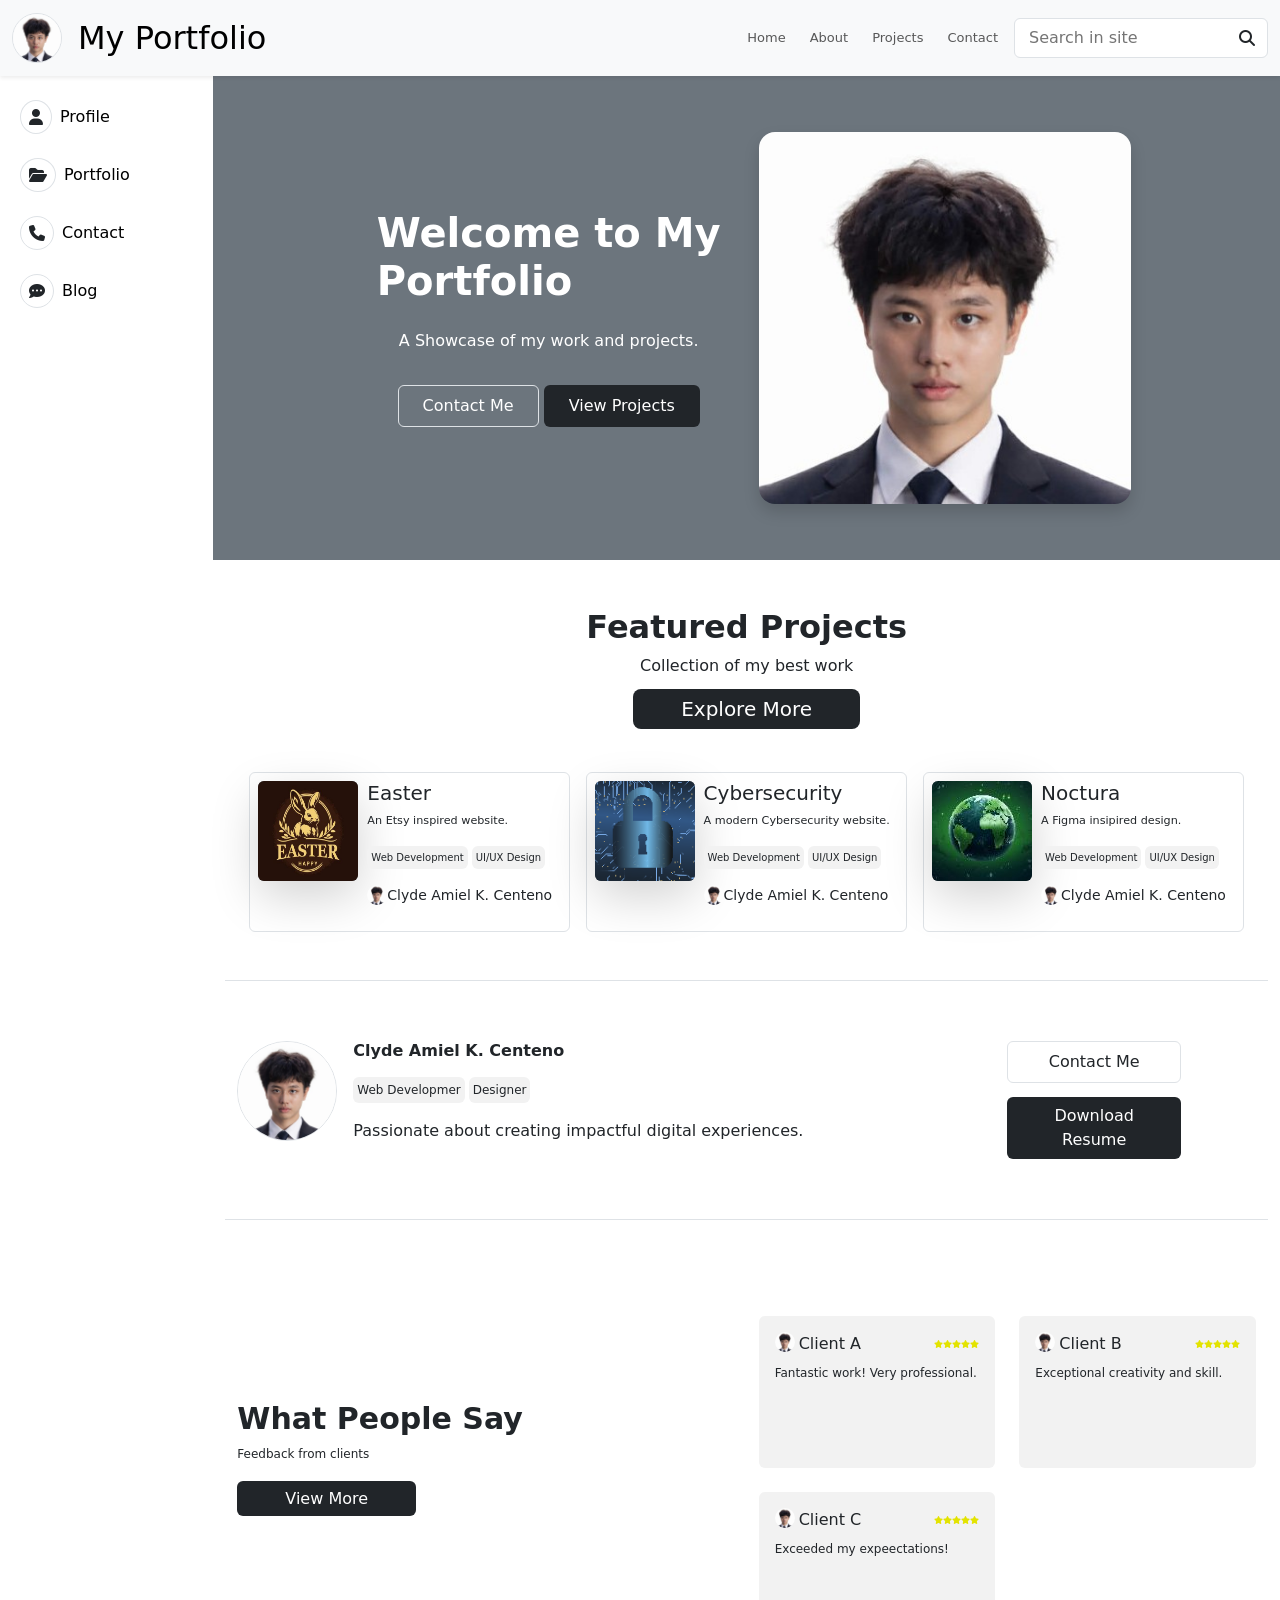
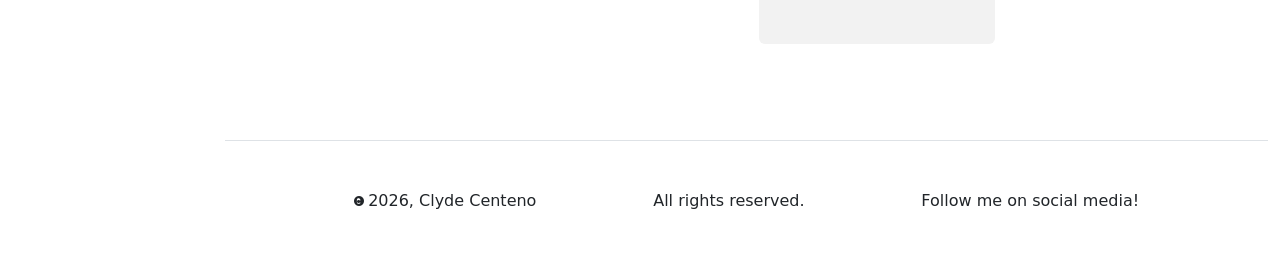
==== index.html @ e065af37 "add round-4 on hero picture, and add shadow" ====
<!doctype html>
<html lang="en">

<head>
    <meta charset="utf-8">
    <meta name="viewport" content="width=device-width, initial-scale=1">
    <title>Clyde's Portfolio</title>
    <link href="https://cdn.jsdelivr.net/npm/bootstrap@5.3.8/dist/css/bootstrap.min.css" rel="stylesheet"
        integrity="sha384-sRIl4kxILFvY47J16cr9ZwB07vP4J8+LH7qKQnuqkuIAvNWLzeN8tE5YBujZqJLB" crossorigin="anonymous">
    <link rel="stylesheet" href="https://cdnjs.cloudflare.com/ajax/libs/font-awesome/6.5.1/css/all.min.css"
        integrity="sha512-DTOQO9RWCH3ppGqcWaEA1BIZOC6xxalwEsw9c2QQeAIftl+Vegovlnee1c9QX4TctnWMn13TZye+giMm8e2LwA=="
        crossorigin="anonymous" referrerpolicy="no-referrer" />
    <link rel="stylesheet" href="styles.css">
    <style>
        html {
            scroll-behavior: smooth;
        }
    </style>

</head>

<body>

    <!-- Navigation Bar: Contains the site logo, brand name, navigation links, and search form -->
    <nav class="navbar navbar-expand-lg bg-body-tertiary shadow-sm sticky-top">
        <div class="container-fluid">
            <a class="navbar-brand d-flex align-item-center" href="#">
                <img src="1771458621917.jpg" alt="Logo" width="50" height="50"
                    class="d-inline-block align-text-top rounded-circle border ">
            </a>
            <a class="navbar-brand fw-medium fs-2" href="#">My Portfolio</a>
            <button class="navbar-toggler" type="button" data-bs-toggle="collapse" data-bs-target="#navbarNavAltMarkup"
                aria-controls="navbarNavAltMarkup" aria-expanded="false" aria-label="Toggle navigation">
                <span class="navbar-toggler-icon"></span>
            </button>
            <div class="collapse navbar-collapse" id="navbarNavAltMarkup">
                <div class="navbar-nav ms-auto fw-medium ">
                    <a class="nav-link me-2 my-auto " href="#home">Home</a>
                    <a class="nav-link me-2 my-auto" href="#about">About</a>
                    <a class="nav-link me-2 my-auto" href="#projects">Projects</a>
                    <a class="nav-link me-2 my-auto" href="#contact">Contact</a>
                    <form class="d-flex form-control" role="search">
                        <input class="me-2 my-auto border-0" type="search" placeholder="Search in site"
                            aria-label="Search" />
                        <i class="fa fa-search align-self-center ms-auto" aria-hidden="true"></i>
                    </form>
                </div>
            </div>
        </div>
    </nav>


    <!-- Main Hero Section: Displays a welcome message and profile image in a two-column layout -->
    <section id="home" class="container-fluid mb-5">
        <div class="row">
            <!-- Sidebar: Visible on large screens, contains links to different sections of the portfolio -->
            <div class="aside col-lg-2 d-none d-lg-block">

                <div class="d-flex ms-2 mt-4 mb-4">
                    <i class="fa fa-user align-self-center border p-2 rounded-circle" aria-hidden="true"></i>
                    <a class="categoryName text-decoration-none text-black fw-medium ps-2 align-self-center"
                        href="#about">Profile</a>
                </div>

                <div class="d-flex ms-2 mt-4 mb-4">
                    <i class="fa fa-folder-open align-self-center border p-2 rounded-circle" aria-hidden="true"></i>
                    <a class="categoryName text-decoration-none text-black fw-medium ps-2 align-self-center"
                        href="#projects">Portfolio</a>
                </div>

                <div class="d-flex ms-2 mt-4 mb-4">
                    <i class="fa fa-phone align-self-center border p-2 rounded-circle" aria-hidden="true"></i>
                    <a class="categoryName text-decoration-none text-black fw-medium ps-2 align-self-center"
                        href="#contact">Contact</a>
                </div>

                <div class="d-flex ms-2 mt-4 mb-4">
                    <i class="fa fa-commenting align-self-center border p-2 rounded-circle" aria-hidden="true"></i>
                    <a class="categoryName text-decoration-none text-black fw-medium ps-2 align-self-center"
                        href="#blog">Blog</a>
                </div>
            </div>

            <!-- Main Content Area: Displays the hero text and image -->
            <div class="col-12 col-lg-10 bg-secondary d-flex align-items-center justify-content-center py-5">
                <div class="row py-2">

                    <!-- Hero Text Column: Contains the welcome message and call-to-action buttons -->
                    <div class="col-sm-12 col-md-6 d-flex align-items-center py-3">
                        <div class="text-white w-100">
                            <div class="d-flex flex-column align-items-center ">
                                <h2 class="fw-semibold fs-1">Welcome to My <br> Portfolio</h2>
                                <p class="py-3">A Showcase of my work and projects.</p>
                                <div>
                                    <a class="btn border text-decoration-none text-white px-4 py-2" href="#contact">Contact
                                        Me</a>
                                    <a class="btn bg-dark text-decoration-none text-white px-4 py-2" href="#projects">View Projects</a>
                                </div>
                            </div>
                        </div>
                    </div>

                    <!-- Hero Image Column: Displays the profile image -->
                    <div class="col-sm-12 col-md-6 d-flex justify-content-center">
                        <div>
                            <img src="1771458621917.jpg" class="img-fluid rounded-4 shadow" alt="picture of me">
                        </div>
                    </div>

                </div>
            </div>
        </div>
    </section>

    <!-- Featured Projects Section: Showcases selected projects with cards -->
    <section id="projects" class="featured container-fluid ">
        <div class="row">
            <div class="aside col-lg-2 d-none d-lg-block"></div>

            <div class="col-12 col-lg-10 text-center">
                <div>
                    <h2 class="fw-bold fs-2">Featured Projects</h2>
                    <p>Collection of my best work</p>
                    <a class="text-decoration-none text-white bg-dark py-2 px-5 fs-5 rounded-3" href="#projects">Explore
                        More</a>
                </div>


                <!-- Projects Cards Container: Holds the individual project cards in a responsive grid -->
                <div class="container-fluid d-flex justify-content-center">

                    <!-- Project Cards Section: Contains all featured project cards with responsive layout -->
                    <section class="container py-5">
                        <div class="row g-3">

                            <!-- Project Card 1: Easter Project
                                Displays: Project image, title, description, tech stack, and creator info -->
                            <div class="col-sm-12 col-md-6 col-lg-4 projectCardCol">
                                <!-- Card container with responsive height and flexible content -->
                                <div class="border rounded d-flex p-2 projectCardWrapper">
                                    <!-- Project thumbnail image -->
                                    <div class="featureImage bg-secondary rounded featureImageSize">
                                        <img src="easter.jpg" class="img-fluid shadow-lg rounded featureImageSize">
                                    </div>

                                    <!-- Project details: title, description, and metadata -->
                                    <div class="d-flex flex-column mx-auto">
                                        <h2 class="align-item fs-5 d-flex">Easter</h2>
                                        <p class="projectDescription text-start align-self-start">An Etsy inspired
                                            website.</p>
                                        <!-- Technology tags showing skills used -->
                                        <div class="d-flex text-white">
                                            <p class="techCategory text-dark p-1 rounded">Web Development</p>
                                            <p class="techCategory text-dark p-1 mx-1 rounded">UI/UX Design</p>
                                        </div>
                                        <!-- Creator information and profile picture -->
                                        <div>
                                            <div class="subImage d-flex">
                                                <img src="1771458621917.jpg" class="img-fluid rounded-circle">
                                                <p class="subImageName fw-medium align-items-center">Clyde Amiel K.
                                                    Centeno</p>
                                            </div>
                                        </div>
                                    </div>
                                </div>
                            </div>

                            <!-- Project Card 2: Cybersecurity Project
                                Displays: Project image, title, description, tech stack, and creator info -->
                            <div class="col-sm-12 col-md-6 col-lg-4 projectCardCol">
                                <!-- Card container with responsive height and flexible content -->
                                <div class="border rounded d-flex p-2 projectCardWrapper">
                                    <!-- Project thumbnail image -->
                                    <div class="featureImage bg-secondary rounded featureImageSize">
                                        <img src="Cybersecurity.png"
                                            class="img-fluid shadow-lg rounded featureImageSize">
                                    </div>

                                    <!-- Project details: title, description, and metadata -->
                                    <div class="d-flex flex-column mx-auto">
                                        <h2 class="align-item fs-5 d-flex">Cybersecurity</h2>
                                        <p class="projectDescription text-start">A modern Cybersecurity website.</p>
                                        <!-- Technology tags showing skills used -->
                                        <div class="d-flex text-white">
                                            <p class="techCategory text-dark p-1 rounded">Web Development</p>
                                            <p class="techCategory text-dark p-1 mx-1 rounded">UI/UX Design</p>
                                        </div>
                                        <!-- Creator information and profile picture -->
                                        <div>
                                            <div class="subImage d-flex">
                                                <img src="1771458621917.jpg" class="img-fluid rounded-circle">
                                                <p class="subImageName fw-medium align-items-center">Clyde Amiel K.
                                                    Centeno</p>
                                            </div>
                                        </div>
                                    </div>
                                </div>
                            </div>

                            <!-- Project Card 3: Noctura Project
                                Displays: Project image, title, description, tech stack, and creator info -->
                            <div class="col-sm-12 col-md-6 col-lg-4 projectCardCol">
                                <!-- Card container with responsive height and flexible content -->
                                <div class="border rounded d-flex p-2 projectCardWrapper">
                                    <!-- Project thumbnail image -->
                                    <div class="featureImage bg-secondary rounded featureImageSize">
                                        <img src="Noctura.jpg" class="img-fluid shadow-lg rounded featureImageSize">
                                    </div>

                                    <!-- Project details: title, description, and metadata -->
                                    <div class="d-flex flex-column mx-auto">
                                        <h2 class="align-item fs-5 d-flex">Noctura</h2>
                                        <p class="projectDescription text-start">A Figma insipired design.</p>
                                        <!-- Technology tags showing skills used -->
                                        <div class="d-flex text-white">
                                            <p class="techCategory text-dark p-1 rounded">Web Development</p>
                                            <p class="techCategory text-dark p-1 mx-1 rounded">UI/UX Design</p>
                                        </div>
                                        <!-- Creator information and profile picture -->
                                        <div>
                                            <div class="subImage d-flex">
                                                <img src="1771458621917.jpg" class="img-fluid rounded-circle">
                                                <p class="subImageName fw-medium align-items-center">Clyde Amiel K.
                                                    Centeno</p>
                                            </div>
                                        </div>
                                    </div>
                                </div>
                            </div>
                        </div>
                </div>


                <!-- About/Profile Section: Displays creator's bio, skills, and contact actions -->
                <section id="about" class="profile container-fluid border-top border-bottom">
                    <div class="profileBorder">
                        <div class="row">
                            <!-- Profile Information Column -->
                            <div class="col-lg-9">
                                <div class=" d-flex">
                                    <!-- Creator's circular profile image -->
                                    <div class="profileImage">
                                        <img src="1771458621917.jpg" class="img-fluid rounded-circle border">
                                    </div>

                                    <!-- Creator's name, title, and bio -->
                                    <div class="mx-3">
                                        <h2 class="profileName text-start fs-6 fw-bold mb-3">Clyde Amiel K. Centeno</h2>
                                        <!-- Professional skills/titles -->
                                        <div class="d-flex text-white">
                                            <p class="profileTechCategory text-dark p-1 rounded">Web Developmer</p>
                                            <p class="profileTechCategory text-dark p-1 mx-1 rounded">Designer</p>
                                        </div>
                                        <!-- Short bio/description -->
                                        <p class="profileSubText text-start">Passionate about creating impactful digital
                                            experiences.</p>
                                    </div>
                                </div>
                            </div>


                            <!-- Action Buttons Column: Contact and Resume Download -->
                            <div class="profileButtons col-lg-2 p-0">
                                <!-- Flexible button container for Contact Me and Download Resume buttons -->
                                <div class="d-flex flex-column h-100">
                                    <a class="btn border text-decoration-none text-dark px-4 py-2" href="#contact">Contact Me</a>
                                    <a class="btn bg-dark text-decoration-none text-white mt-auto">Download Resume</a>
                                </div>
                            </div>
                        </div>
                    </div>
                </section>

                <section id="blog" class="container-fluid reviews py-5">
                    <div class="py-5">
                        <div class="row">

                            <div class="col-lg-6 text-start d-flex align-items-center mb-5">
                                <div>
                                    <h2 class="mb-2 fw-bold">What People Say</h2>
                                    <p class="mb-4">Feedback from clients</p>
                                    <div>
                                        <a class="bg-dark text-decoration-none text-white px-5 py-2 rounded"
                                            href="#blog">View
                                            More</a>
                                    </div>
                                </div>
                            </div>

                            <div class="col-lg-6">
                                <div class="row g-4">

                                    <div class="col-6">
                                        <div class="card w-100 border-0 ">
                                            <div class="card-body">
                                                <div class="cardPic subImage text-start d-flex">
                                                    <img src="1771458621917.jpg" class="img-fluid rounded-circle me-1">
                                                    <div class="client">Client A</div>
                                                    <div class="stars d-flex align-items-center ms-auto">
                                                        <i class="fa fa-star" aria-hidden="true"></i>
                                                        <i class="fa fa-star" aria-hidden="true"></i>
                                                        <i class="fa fa-star" aria-hidden="true"></i>
                                                        <i class="fa fa-star" aria-hidden="true"></i>
                                                        <i class="fa fa-star" aria-hidden="true"></i>
                                                    </div>
                                                </div>
                                                <p class="card-text text-start mt-2">Fantastic work! Very professional.
                                                </p>
                                            </div>
                                        </div>
                                    </div>

                                    <div class="col-6">
                                        <div class="card w-100 border-0 ">
                                            <div class="card-body">
                                                <div class="cardPic subImage text-start d-flex">
                                                    <img src="1771458621917.jpg" class="img-fluid rounded-circle me-1">
                                                    <div class="client">Client B</div>
                                                    <div class="stars d-flex align-items-center ms-auto">
                                                        <i class="fa fa-star" aria-hidden="true"></i>
                                                        <i class="fa fa-star" aria-hidden="true"></i>
                                                        <i class="fa fa-star" aria-hidden="true"></i>
                                                        <i class="fa fa-star" aria-hidden="true"></i>
                                                        <i class="fa fa-star" aria-hidden="true"></i>
                                                    </div>
                                                </div>
                                                <p class="card-text text-start mt-2">Exceptional creativity and skill.
                                                </p>
                                            </div>
                                        </div>
                                    </div>

                                    <div class="col-6">
                                        <div class="card w-100 border-0 ">
                                            <div class="card-body">
                                                <div class="cardPic subImage text-start d-flex">
                                                    <img src="1771458621917.jpg" class="img-fluid rounded-circle me-1">
                                                    <div class="client">Client C</div>
                                                    <div class="stars d-flex align-items-center ms-auto">
                                                        <i class="fa fa-star" aria-hidden="true"></i>
                                                        <i class="fa fa-star" aria-hidden="true"></i>
                                                        <i class="fa fa-star" aria-hidden="true"></i>
                                                        <i class="fa fa-star" aria-hidden="true"></i>
                                                        <i class="fa fa-star" aria-hidden="true"></i>
                                                    </div>
                                                </div>
                                                <p class="card-text text-start mt-2">Exceeded my expeectations!</p>
                                            </div>
                                        </div>
                                    </div>

                                </div>

                            </div>

                        </div>
                    </div>
                </section>

                <footer id="contact" class="container-fluid py-5 border-top">
                    <div class="d-flex justify-content-evenly align-items-center">
                        <div class="d-flex">
                            <i class="fa fa-copyright my-auto me-1" aria-hidden="true"></span></i>
                            <p class="my-auto">2026, Clyde Centeno</p>
                        </div>
                        <p class="my-auto">All rights reserved.</p>
                        <p class="my-auto">Follow me on social media!</p>
                    </div>
                </footer>

    </section>

    <!-- ========================================
         BOOTSTRAP JAVASCRIPT AND DEPENDENCIES
         ======================================== -->
    <!-- Required for Bootstrap components like navbar toggle, modals, dropdowns, etc. -->
    <script src="https://cdn.jsdelivr.net/npm/bootstrap@5.3.8/dist/js/bootstrap.bundle.min.js"
        integrity="sha384-FKyoEForCGlyvwx9Hj09JcYn3nv7wiPVlz7YYwJrWVcXK/BmnVDxM+D2scQbITxI"
        crossorigin="anonymous"></script>
</body>

</html>
---- styles.css ----
/* ========================================
   CUSTOM STYLES FOR PORTFOLIO WEBSITE
   ======================================== */

/* ========================================
   NAVIGATION STYLES
   ======================================== */

/* Navigation links in the navbar - increased font size for better readability */
.nav-link {
    font-size: 13px;
}

/* ========================================
   BODY STYLES
   ======================================== */

/* Reset default body margins and padding for full-width layout */
body {
    margin: 0;
    padding: 0;
}

/* ========================================
   PROJECT CARD STYLES
   ======================================== */

/* Technology category tags styling - displays tech skills used in projects */
.techCategory {
    font-size: 10px;
}

/* Project description text - brief summary of each project */
.projectDescription {
    font-size: 0.7rem;
}

/* Creator's small circular profile image in cards */
.subImage img {
    max-width: 20px;
    max-height: 20px;
}

/* Creator's name displayed next to the small profile image */
.subImageName {
    font-size: 14px;
}

/* Flexbox container for responsive card layout - stacks content vertically */
.projectCardCol {
    display: flex;
    flex-direction: column;
}

/* Project card wrapper - responsive container with minimum height for consistent layout */
.projectCardWrapper {
    max-width: 100%;
    min-height: 160px;
}

/* Feature image container - fixed dimensions for project thumbnail */
.featureImageSize {
    height: 100px;
    width: 100px;
}
.reviews h2{
    font-size: 30px;
}
.reviews p{
    font-size: 12px;
}

.stars{
    font-size: 0.5rem;
    color:rgb(227, 227, 0);
}
.card{
    width: 240px;
    height: 152px;
    background-color: rgba(242, 242, 242);
}

.techCategory,.profileTechCategory{
    background-color: rgba(242, 242, 242)!important;
}

.fa-copyright{
    font-size: 10px;
}

/* ========================================
   RESPONSIVE MEDIA QUERIES
   ======================================== */

/* DESKTOP SCREENS: 1024px and larger - optimized layout for desktop displays */
@media (max-width: 1024px) {

    /* Larger font for tech tags on desktop */
    .techCategory {
        font-size: 9px;
    }

    /* Enhanced description readability on desktop */
    .projectDescription {
        font-size: 0.75rem;
    }

    /* Larger creator name on desktop */
    .subImageName {
        font-size: 13px;
    }

    /* Increased padding for better spacing on desktop cards */
    .border.rounded.d-flex {
        padding: 0.75rem !important;
    }
}

/* ========================================
   PROFILE SECTION STYLES
   ======================================== */

/* Top and bottom margins for profile section containers */
.profileBorder {
    margin-top: 60px;
    margin-bottom: 60px;
}


/* Main profile name/title text sizing */
.profileName {
    font-size: 24px;
}

/* Technology tags in the profile section */
.profileTechCategory {
    font-size: 12px;
}

/* Subtitle text in profile section */
.profileSubText {
    font-size: 16px;
}

/* Profile image container - constrains circular profile picture size */
.profileImage {
    max-width: 100px;
    max-height: 100px;
}
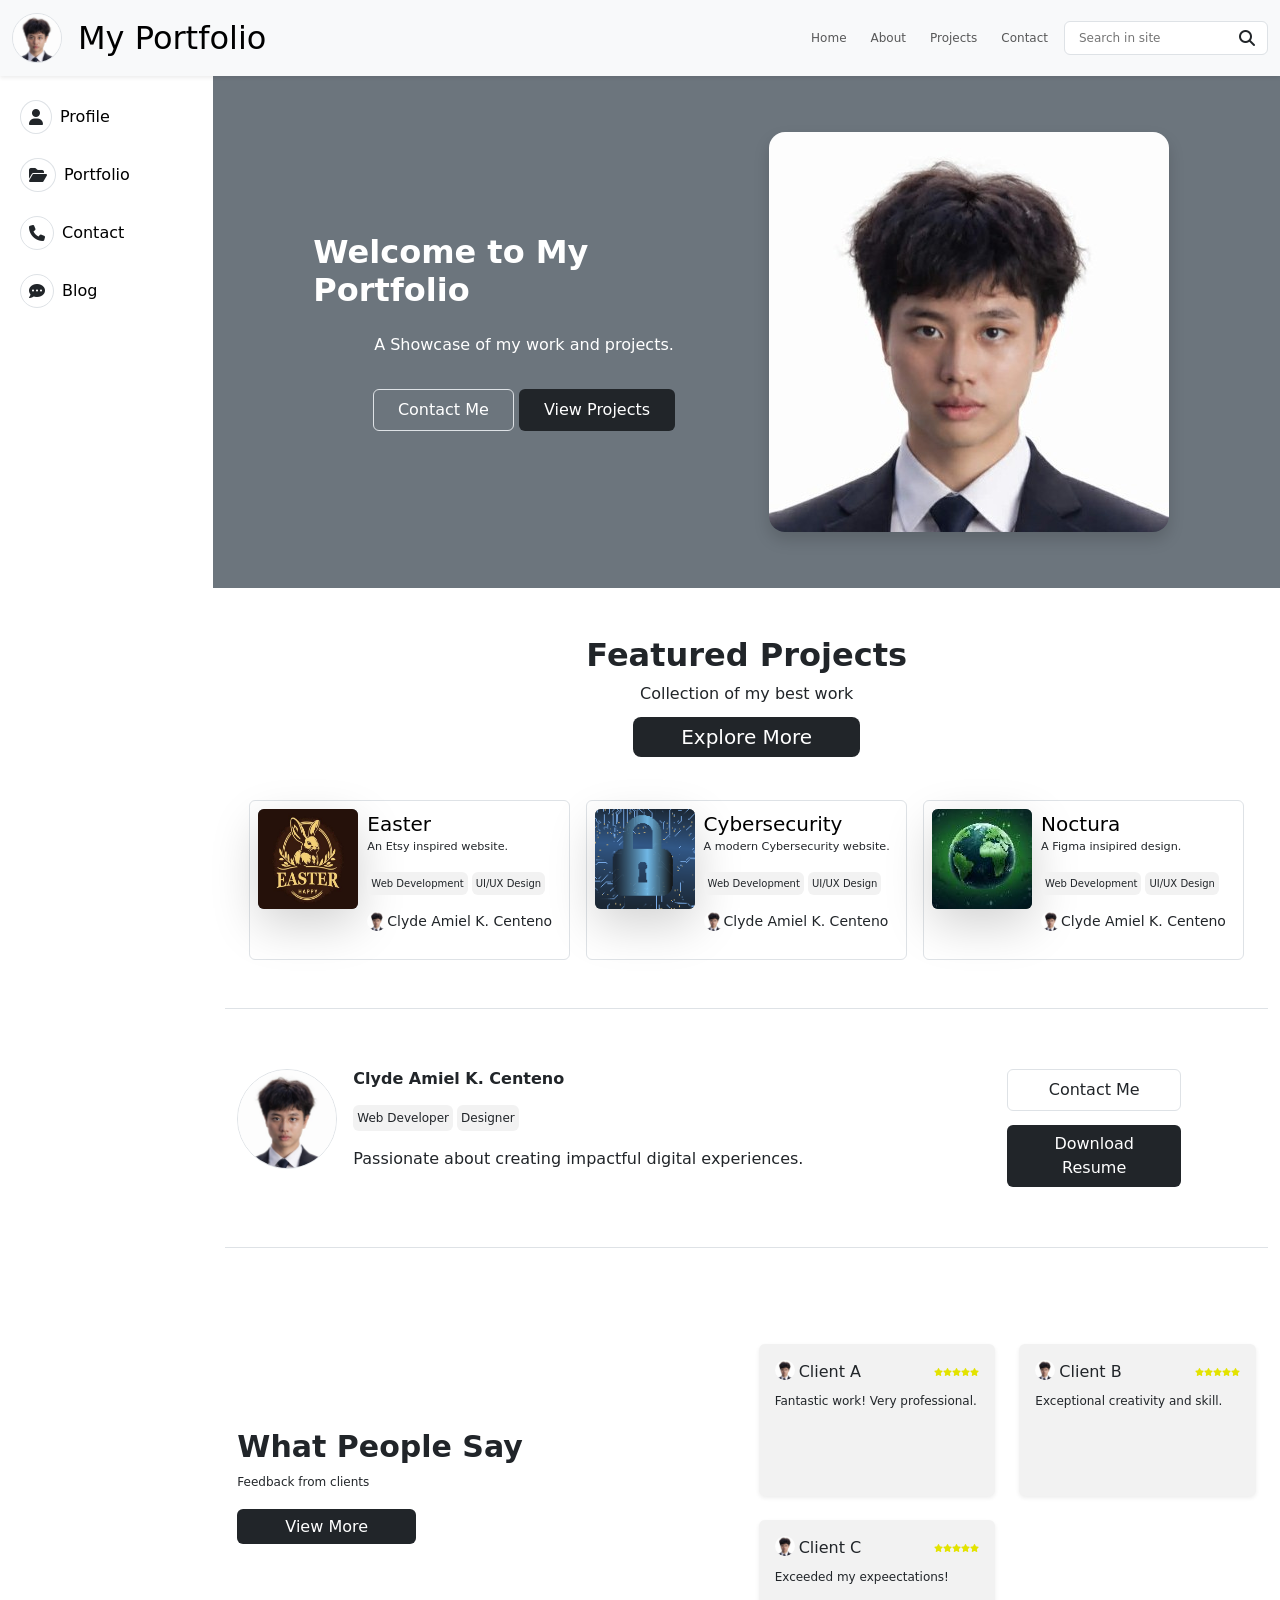
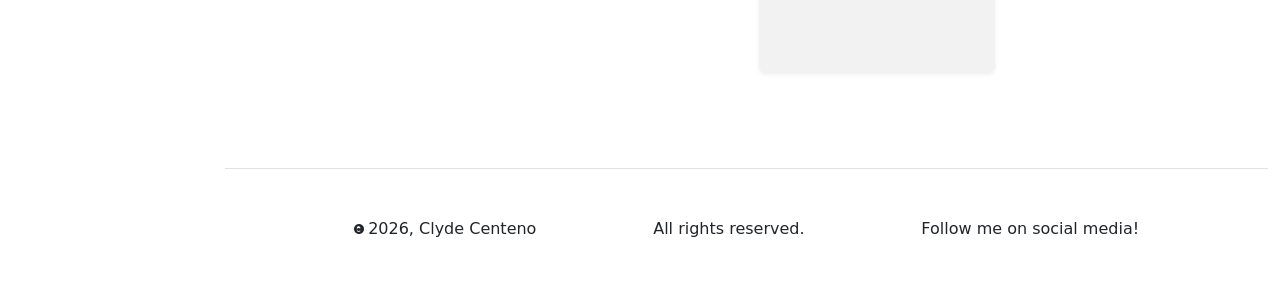
==== commit bb83058a: "fix syntax errors, added explore more projects" ====
--- a/index.html
+++ b/index.html
@@ -25,7 +25,7 @@
     <nav class="navbar navbar-expand-lg bg-body-tertiary shadow-sm sticky-top">
         <div class="container-fluid">
             <a class="navbar-brand d-flex align-item-center" href="#">
-                <img src="1771458621917.jpg" alt="Logo" width="50" height="50"
+                <img src="images/1771458621917.jpg" alt="Logo" width="50" height="50"
                     class="d-inline-block align-text-top rounded-circle border ">
             </a>
             <a class="navbar-brand fw-medium fs-2" href="#">My Portfolio</a>
@@ -40,7 +40,7 @@
                     <a class="nav-link me-2 my-auto" href="#projects">Projects</a>
                     <a class="nav-link me-2 my-auto" href="#contact">Contact</a>
                     <form class="d-flex form-control" role="search">
-                        <input class="me-2 my-auto border-0" type="search" placeholder="Search in site"
+                        <input class="search me-2 my-auto border-0" type="search" placeholder="Search in site"
                             aria-label="Search" />
                         <i class="fa fa-search align-self-center ms-auto" aria-hidden="true"></i>
                     </form>
@@ -89,9 +89,9 @@
                     <div class="col-sm-12 col-md-6 d-flex align-items-center py-3">
                         <div class="text-white w-100">
                             <div class="d-flex flex-column align-items-center ">
-                                <h2 class="fw-semibold fs-1">Welcome to My <br> Portfolio</h2>
-                                <p class="py-3">A Showcase of my work and projects.</p>
-                                <div>
+                                <h2 class="fw-semibold fs-2 align-self-center">Welcome to My Portfolio</h2>
+                                <p class="py-3 align-self-center">A Showcase of my work and projects.</p>
+                                <div class="align-self-center">
                                     <a class="btn border text-decoration-none text-white px-4 py-2" href="#contact">Contact
                                         Me</a>
                                     <a class="btn bg-dark text-decoration-none text-white px-4 py-2" href="#projects">View Projects</a>
@@ -103,7 +103,7 @@
                     <!-- Hero Image Column: Displays the profile image -->
                     <div class="col-sm-12 col-md-6 d-flex justify-content-center">
                         <div>
-                            <img src="1771458621917.jpg" class="img-fluid rounded-4 shadow" alt="picture of me">
+                            <img src="images/1771458621917.jpg" class="img-fluid rounded-4 shadow" alt="picture of me">
                         </div>
                     </div>
 
@@ -121,7 +121,7 @@
                 <div>
                     <h2 class="fw-bold fs-2">Featured Projects</h2>
                     <p>Collection of my best work</p>
-                    <a class="text-decoration-none text-white bg-dark py-2 px-5 fs-5 rounded-3" href="#projects">Explore
+                    <a class="text-decoration-none text-white bg-dark py-2 px-5 fs-5 rounded-3" href="exploreMore.html">Explore
                         More</a>
                 </div>
 
@@ -140,12 +140,12 @@
                                 <div class="border rounded d-flex p-2 projectCardWrapper">
                                     <!-- Project thumbnail image -->
                                     <div class="featureImage bg-secondary rounded featureImageSize">
-                                        <img src="easter.jpg" class="img-fluid shadow-lg rounded featureImageSize">
+                                        <img src="images/easter.jpg" class="img-fluid shadow-lg rounded featureImageSize">
                                     </div>
 
                                     <!-- Project details: title, description, and metadata -->
                                     <div class="d-flex flex-column mx-auto">
-                                        <h2 class="align-item fs-5 d-flex">Easter</h2>
+                                        <a class="align-item fs-5 d-flex text-decoration-none text-black fw-medium" href="https://clydecenteno1.github.io/Easter-/" target="_blank">Easter</a>
                                         <p class="projectDescription text-start align-self-start">An Etsy inspired
                                             website.</p>
                                         <!-- Technology tags showing skills used -->
@@ -156,7 +156,7 @@
                                         <!-- Creator information and profile picture -->
                                         <div>
                                             <div class="subImage d-flex">
-                                                <img src="1771458621917.jpg" class="img-fluid rounded-circle">
+                                                <img src="images/1771458621917.jpg" class="img-fluid rounded-circle">
                                                 <p class="subImageName fw-medium align-items-center">Clyde Amiel K.
                                                     Centeno</p>
                                             </div>
@@ -172,13 +172,13 @@
                                 <div class="border rounded d-flex p-2 projectCardWrapper">
                                     <!-- Project thumbnail image -->
                                     <div class="featureImage bg-secondary rounded featureImageSize">
-                                        <img src="Cybersecurity.png"
+                                        <img src="images/Cybersecurity.png"
                                             class="img-fluid shadow-lg rounded featureImageSize">
                                     </div>
 
                                     <!-- Project details: title, description, and metadata -->
                                     <div class="d-flex flex-column mx-auto">
-                                        <h2 class="align-item fs-5 d-flex">Cybersecurity</h2>
+                                        <a class="align-item fs-5 d-flex text-decoration-none text-black fw-medium" href="https://clydecenteno1.github.io/Cyber-Security/" target="_blank">Cybersecurity</a>
                                         <p class="projectDescription text-start">A modern Cybersecurity website.</p>
                                         <!-- Technology tags showing skills used -->
                                         <div class="d-flex text-white">
@@ -188,7 +188,7 @@
                                         <!-- Creator information and profile picture -->
                                         <div>
                                             <div class="subImage d-flex">
-                                                <img src="1771458621917.jpg" class="img-fluid rounded-circle">
+                                                <img src="images/1771458621917.jpg" class="img-fluid rounded-circle">
                                                 <p class="subImageName fw-medium align-items-center">Clyde Amiel K.
                                                     Centeno</p>
                                             </div>
@@ -204,12 +204,12 @@
                                 <div class="border rounded d-flex p-2 projectCardWrapper">
                                     <!-- Project thumbnail image -->
                                     <div class="featureImage bg-secondary rounded featureImageSize">
-                                        <img src="Noctura.jpg" class="img-fluid shadow-lg rounded featureImageSize">
+                                        <img src="images/Noctura.jpg" class="img-fluid shadow-lg rounded featureImageSize">
                                     </div>
 
                                     <!-- Project details: title, description, and metadata -->
                                     <div class="d-flex flex-column mx-auto">
-                                        <h2 class="align-item fs-5 d-flex">Noctura</h2>
+                                        <a class="align-item fs-5 d-flex text-decoration-none text-black fw-medium" href="https://clydecenteno1.github.io/Noctura/" target="_blank">Noctura</a>
                                         <p class="projectDescription text-start">A Figma insipired design.</p>
                                         <!-- Technology tags showing skills used -->
                                         <div class="d-flex text-white">
@@ -219,7 +219,7 @@
                                         <!-- Creator information and profile picture -->
                                         <div>
                                             <div class="subImage d-flex">
-                                                <img src="1771458621917.jpg" class="img-fluid rounded-circle">
+                                                <img src="images/1771458621917.jpg" class="img-fluid rounded-circle">
                                                 <p class="subImageName fw-medium align-items-center">Clyde Amiel K.
                                                     Centeno</p>
                                             </div>
@@ -240,7 +240,7 @@
                                 <div class=" d-flex">
                                     <!-- Creator's circular profile image -->
                                     <div class="profileImage">
-                                        <img src="1771458621917.jpg" class="img-fluid rounded-circle border">
+                                            <img src="images/1771458621917.jpg" class="img-fluid rounded-circle border">
                                     </div>
 
                                     <!-- Creator's name, title, and bio -->
@@ -248,7 +248,7 @@
                                         <h2 class="profileName text-start fs-6 fw-bold mb-3">Clyde Amiel K. Centeno</h2>
                                         <!-- Professional skills/titles -->
                                         <div class="d-flex text-white">
-                                            <p class="profileTechCategory text-dark p-1 rounded">Web Developmer</p>
+                                            <p class="profileTechCategory text-dark p-1 rounded">Web Developer</p>
                                             <p class="profileTechCategory text-dark p-1 mx-1 rounded">Designer</p>
                                         </div>
                                         <!-- Short bio/description -->
@@ -291,10 +291,10 @@
                                 <div class="row g-4">
 
                                     <div class="col-6">
-                                        <div class="card w-100 border-0 ">
+                                        <div class="card w-100 border-0 shadow-sm ">
                                             <div class="card-body">
                                                 <div class="cardPic subImage text-start d-flex">
-                                                    <img src="1771458621917.jpg" class="img-fluid rounded-circle me-1">
+                                                    <img src="images/1771458621917.jpg" class="img-fluid rounded-circle me-1">
                                                     <div class="client">Client A</div>
                                                     <div class="stars d-flex align-items-center ms-auto">
                                                         <i class="fa fa-star" aria-hidden="true"></i>
@@ -311,10 +311,10 @@
                                     </div>
 
                                     <div class="col-6">
-                                        <div class="card w-100 border-0 ">
+                                        <div class="card w-100 border-0 shadow-sm ">
                                             <div class="card-body">
                                                 <div class="cardPic subImage text-start d-flex">
-                                                    <img src="1771458621917.jpg" class="img-fluid rounded-circle me-1">
+                                                    <img src="images/1771458621917.jpg" class="img-fluid rounded-circle me-1">
                                                     <div class="client">Client B</div>
                                                     <div class="stars d-flex align-items-center ms-auto">
                                                         <i class="fa fa-star" aria-hidden="true"></i>
@@ -331,10 +331,10 @@
                                     </div>
 
                                     <div class="col-6">
-                                        <div class="card w-100 border-0 ">
+                                        <div class="card w-100 border-0 shadow-sm ">
                                             <div class="card-body">
                                                 <div class="cardPic subImage text-start d-flex">
-                                                    <img src="1771458621917.jpg" class="img-fluid rounded-circle me-1">
+                                                    <img src="images/1771458621917.jpg" class="img-fluid rounded-circle me-1">
                                                     <div class="client">Client C</div>
                                                     <div class="stars d-flex align-items-center ms-auto">
                                                         <i class="fa fa-star" aria-hidden="true"></i>
@@ -367,6 +367,7 @@
                         <p class="my-auto">Follow me on social media!</p>
                     </div>
                 </footer>
+
 
     </section>
 
--- a/styles.css
+++ b/styles.css
@@ -7,8 +7,8 @@
    ======================================== */
 
 /* Navigation links in the navbar - increased font size for better readability */
-.nav-link {
-    font-size: 13px;
+.nav-link, .search{
+    font-size: 12px;
 }
 
 /* ========================================
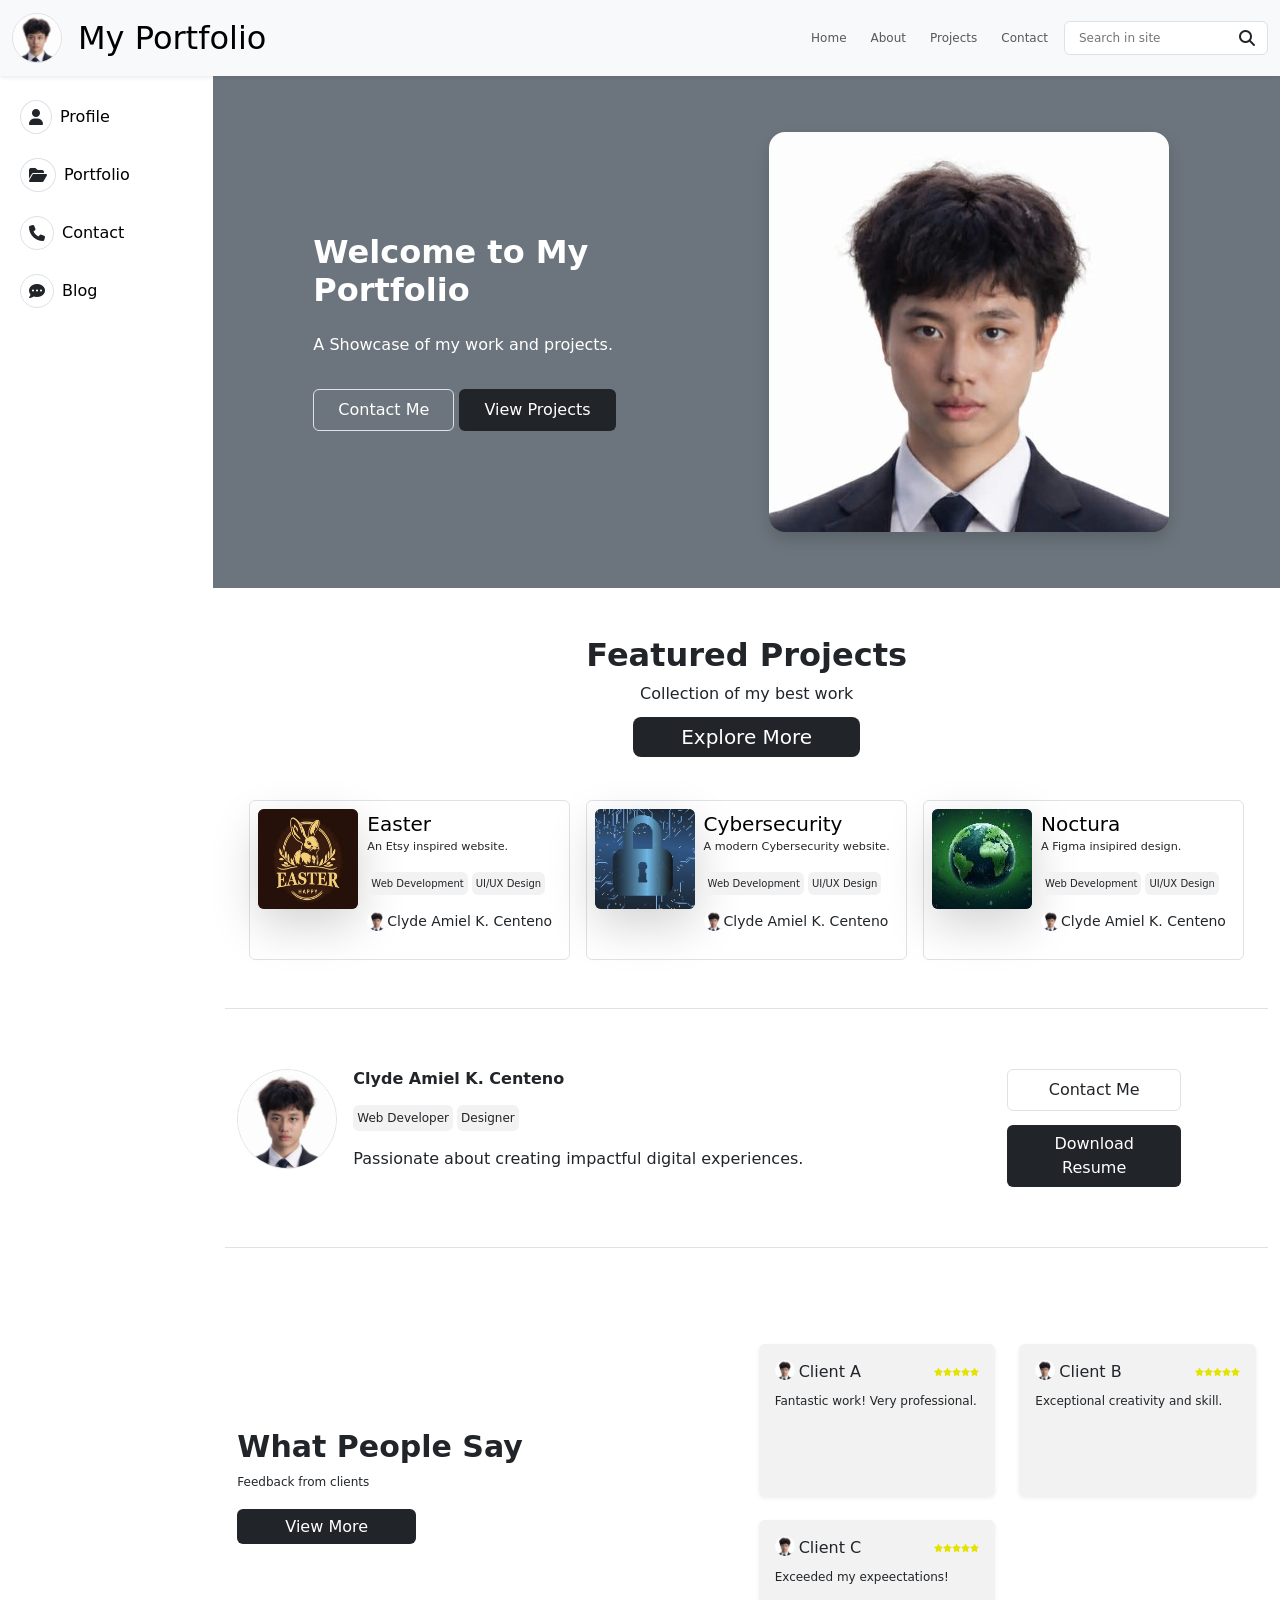
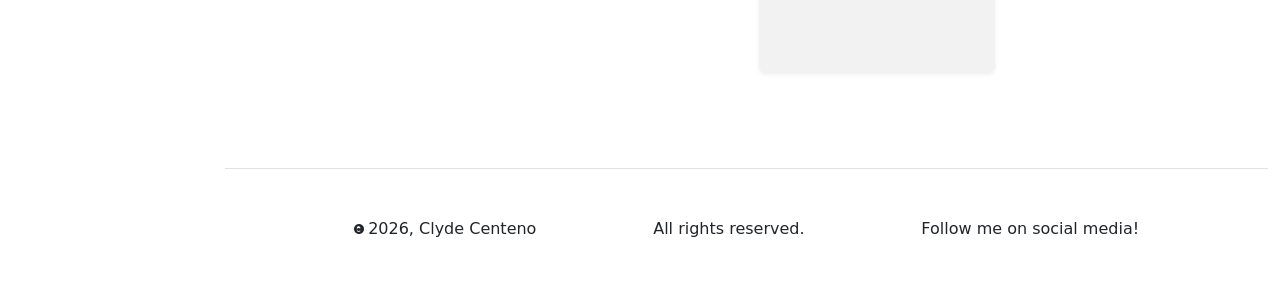
==== commit 98509480: "fix layout errors, made more responsive" ====
--- a/index.html
+++ b/index.html
@@ -89,9 +89,9 @@
                     <div class="col-sm-12 col-md-6 d-flex align-items-center py-3">
                         <div class="text-white w-100">
                             <div class="d-flex flex-column align-items-center ">
-                                <h2 class="fw-semibold fs-2 align-self-center">Welcome to My Portfolio</h2>
-                                <p class="py-3 align-self-center">A Showcase of my work and projects.</p>
-                                <div class="align-self-center">
+                                <h2 class="fw-semibold fs-2 align-self-md-start ">Welcome to My Portfolio</h2>
+                                <p class="py-3  align-self-md-start">A Showcase of my work and projects.</p>
+                                <div class=" align-self-md-start">
                                     <a class="btn border text-decoration-none text-white px-4 py-2" href="#contact">Contact
                                         Me</a>
                                     <a class="btn bg-dark text-decoration-none text-white px-4 py-2" href="#projects">View Projects</a>
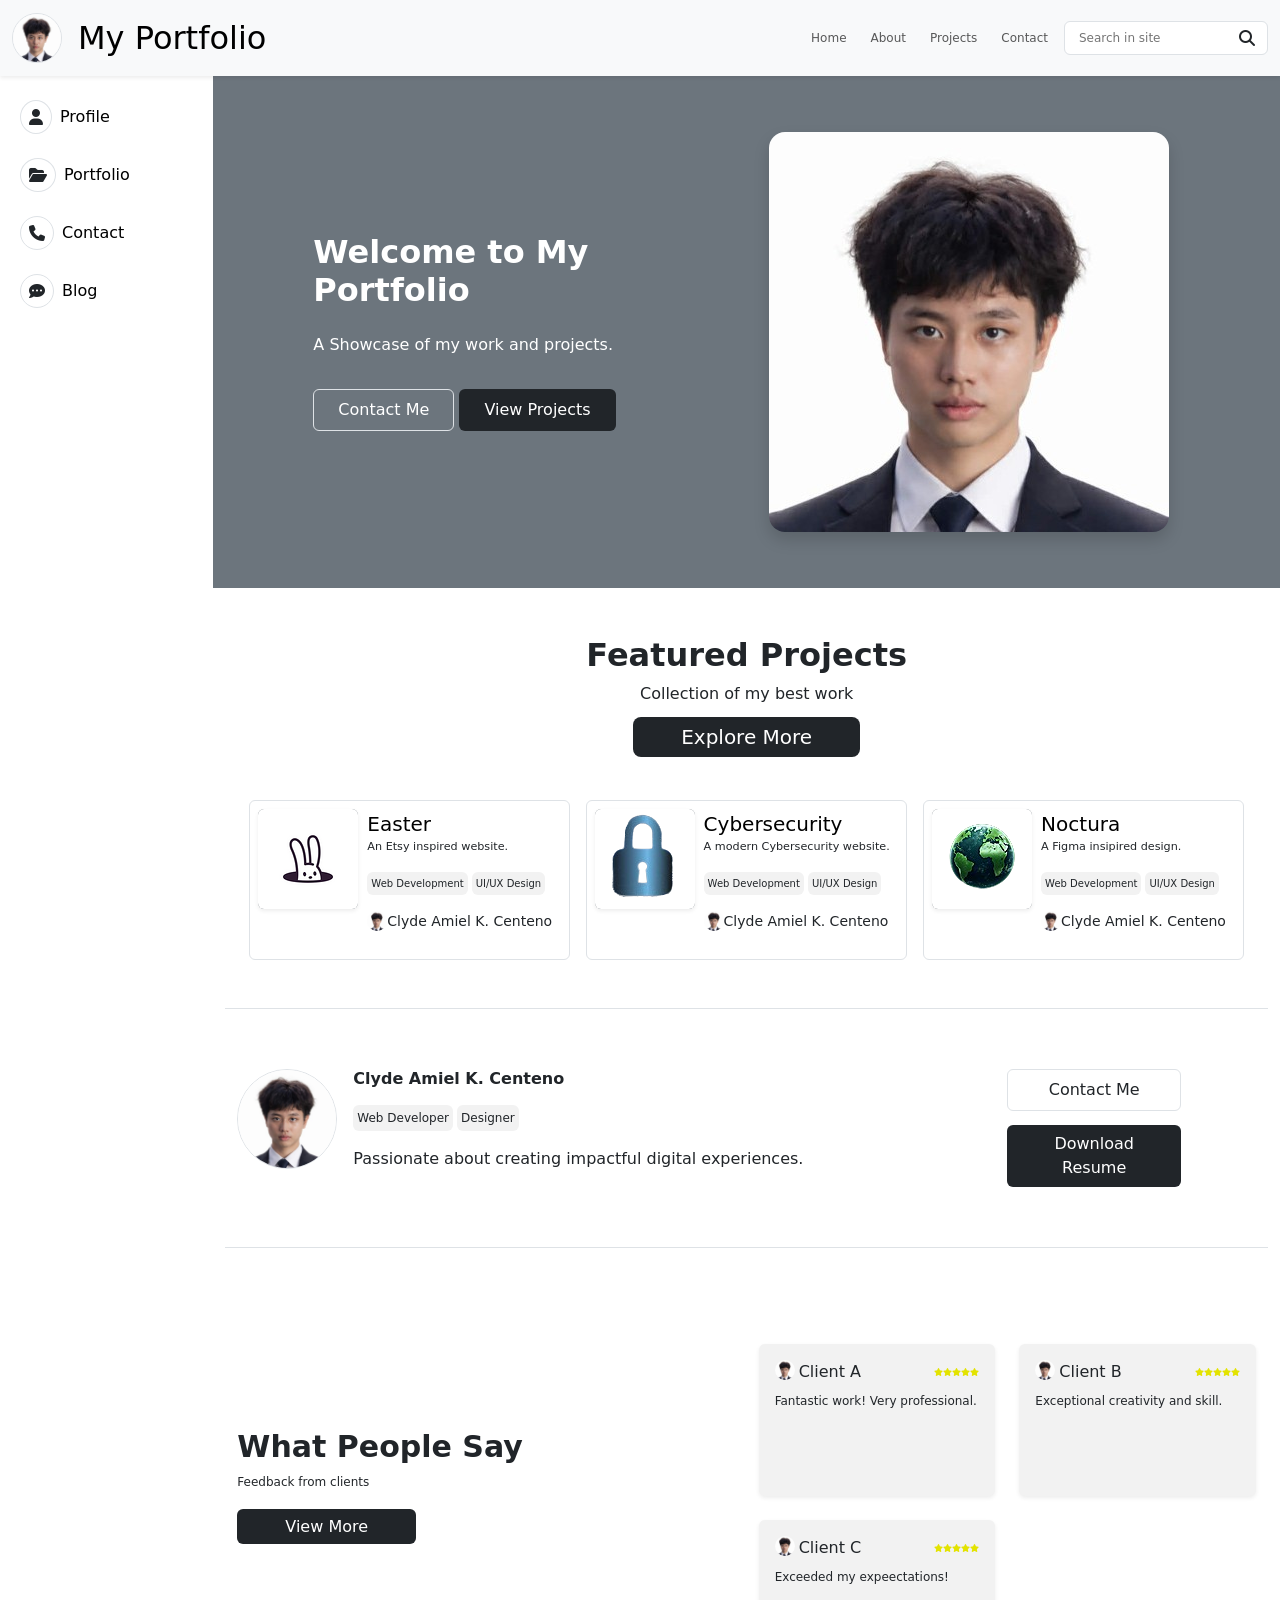
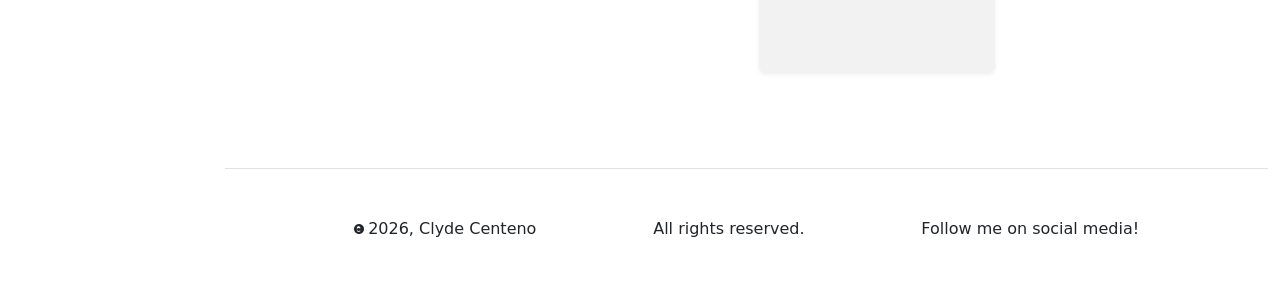
==== commit f1d071cf: "reduce intensity of shadow in project cards" ====
--- a/index.html
+++ b/index.html
@@ -140,7 +140,7 @@
                                 <div class="border rounded d-flex p-2 projectCardWrapper">
                                     <!-- Project thumbnail image -->
                                     <div class="featureImage bg-secondary rounded featureImageSize">
-                                        <img src="images/easter.jpg" class="img-fluid shadow-lg rounded featureImageSize">
+                                        <img src="images/easter.jpg" class="img-fluid shadow-sm rounded featureImageSize">
                                     </div>
 
                                     <!-- Project details: title, description, and metadata -->
@@ -173,7 +173,7 @@
                                     <!-- Project thumbnail image -->
                                     <div class="featureImage bg-secondary rounded featureImageSize">
                                         <img src="images/Cybersecurity.png"
-                                            class="img-fluid shadow-lg rounded featureImageSize">
+                                            class="img-fluid shadow-sm rounded featureImageSize">
                                     </div>
 
                                     <!-- Project details: title, description, and metadata -->
@@ -204,7 +204,7 @@
                                 <div class="border rounded d-flex p-2 projectCardWrapper">
                                     <!-- Project thumbnail image -->
                                     <div class="featureImage bg-secondary rounded featureImageSize">
-                                        <img src="images/Noctura.jpg" class="img-fluid shadow-lg rounded featureImageSize">
+                                        <img src="images/Noctura.jpg" class="img-fluid shadow-sm rounded featureImageSize">
                                     </div>
 
                                     <!-- Project details: title, description, and metadata -->
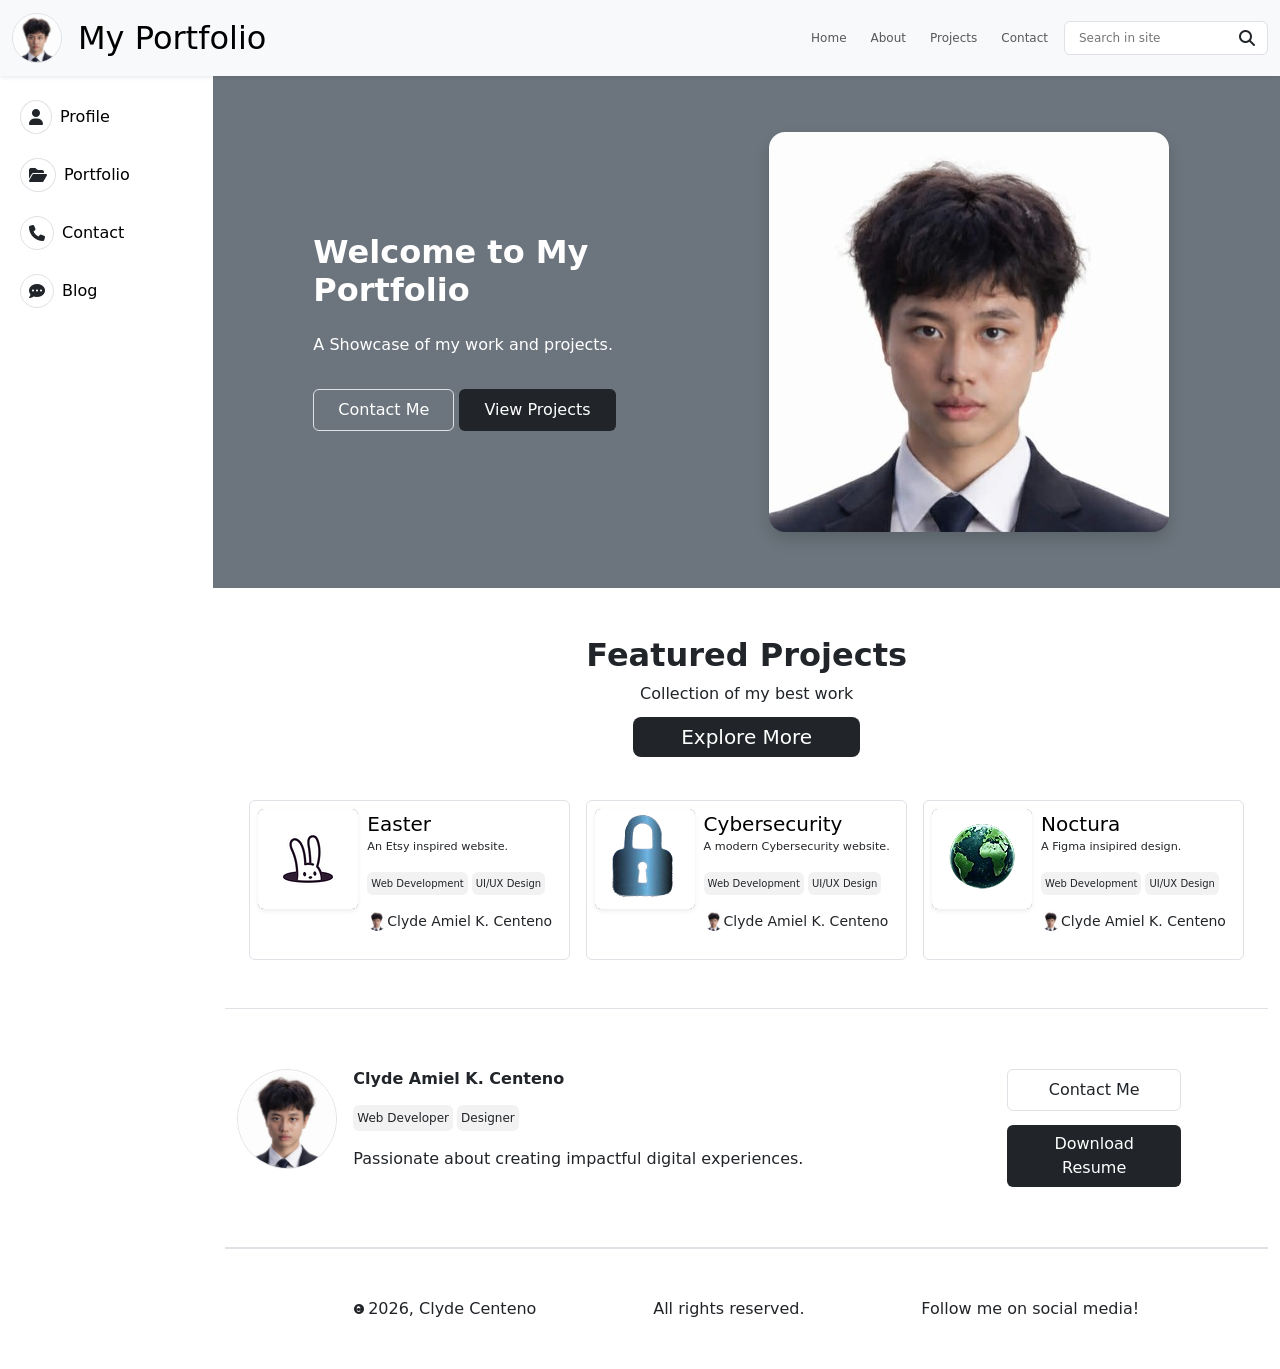
==== commit 7146c8d2: "Remove blog section and related content from index.html" ====
--- a/index.html
+++ b/index.html
@@ -37,8 +37,8 @@
                 <div class="navbar-nav ms-auto fw-medium ">
                     <a class="nav-link me-2 my-auto " href="#home">Home</a>
                     <a class="nav-link me-2 my-auto" href="#about">About</a>
-                    <a class="nav-link me-2 my-auto" href="#projects">Projects</a>
-                    <a class="nav-link me-2 my-auto" href="#contact">Contact</a>
+                    <a class="nav-link me-2 my-auto" href="exploreMore.html">Projects</a>
+                    <a class="nav-link me-2 my-auto" href="contact.html">Contact</a>
                     <form class="d-flex form-control" role="search">
                         <input class="search me-2 my-auto border-0" type="search" placeholder="Search in site"
                             aria-label="Search" />
@@ -71,7 +71,7 @@
                 <div class="d-flex ms-2 mt-4 mb-4">
                     <i class="fa fa-phone align-self-center border p-2 rounded-circle" aria-hidden="true"></i>
                     <a class="categoryName text-decoration-none text-black fw-medium ps-2 align-self-center"
-                        href="#contact">Contact</a>
+                        href="contact.html">Contact</a>
                 </div>
 
                 <div class="d-flex ms-2 mt-4 mb-4">
@@ -92,7 +92,7 @@
                                 <h2 class="fw-semibold fs-2 align-self-md-start ">Welcome to My Portfolio</h2>
                                 <p class="py-3  align-self-md-start">A Showcase of my work and projects.</p>
                                 <div class=" align-self-md-start">
-                                    <a class="btn border text-decoration-none text-white px-4 py-2" href="#contact">Contact
+                                    <a class="btn border text-decoration-none text-white px-4 py-2" href="contact.html">Contact
                                         Me</a>
                                     <a class="btn bg-dark text-decoration-none text-white px-4 py-2" href="#projects">View Projects</a>
                                 </div>
@@ -263,7 +263,7 @@
                             <div class="profileButtons col-lg-2 p-0">
                                 <!-- Flexible button container for Contact Me and Download Resume buttons -->
                                 <div class="d-flex flex-column h-100">
-                                    <a class="btn border text-decoration-none text-dark px-4 py-2" href="#contact">Contact Me</a>
+                                    <a class="btn border text-decoration-none text-dark px-4 py-2" href="contact.html">Contact Me</a>
                                     <a class="btn bg-dark text-decoration-none text-white mt-auto">Download Resume</a>
                                 </div>
                             </div>
@@ -271,91 +271,7 @@
                     </div>
                 </section>
 
-                <section id="blog" class="container-fluid reviews py-5">
-                    <div class="py-5">
-                        <div class="row">
-
-                            <div class="col-lg-6 text-start d-flex align-items-center mb-5">
-                                <div>
-                                    <h2 class="mb-2 fw-bold">What People Say</h2>
-                                    <p class="mb-4">Feedback from clients</p>
-                                    <div>
-                                        <a class="bg-dark text-decoration-none text-white px-5 py-2 rounded"
-                                            href="#blog">View
-                                            More</a>
-                                    </div>
-                                </div>
-                            </div>
-
-                            <div class="col-lg-6">
-                                <div class="row g-4">
-
-                                    <div class="col-6">
-                                        <div class="card w-100 border-0 shadow-sm ">
-                                            <div class="card-body">
-                                                <div class="cardPic subImage text-start d-flex">
-                                                    <img src="images/1771458621917.jpg" class="img-fluid rounded-circle me-1">
-                                                    <div class="client">Client A</div>
-                                                    <div class="stars d-flex align-items-center ms-auto">
-                                                        <i class="fa fa-star" aria-hidden="true"></i>
-                                                        <i class="fa fa-star" aria-hidden="true"></i>
-                                                        <i class="fa fa-star" aria-hidden="true"></i>
-                                                        <i class="fa fa-star" aria-hidden="true"></i>
-                                                        <i class="fa fa-star" aria-hidden="true"></i>
-                                                    </div>
-                                                </div>
-                                                <p class="card-text text-start mt-2">Fantastic work! Very professional.
-                                                </p>
-                                            </div>
-                                        </div>
-                                    </div>
-
-                                    <div class="col-6">
-                                        <div class="card w-100 border-0 shadow-sm ">
-                                            <div class="card-body">
-                                                <div class="cardPic subImage text-start d-flex">
-                                                    <img src="images/1771458621917.jpg" class="img-fluid rounded-circle me-1">
-                                                    <div class="client">Client B</div>
-                                                    <div class="stars d-flex align-items-center ms-auto">
-                                                        <i class="fa fa-star" aria-hidden="true"></i>
-                                                        <i class="fa fa-star" aria-hidden="true"></i>
-                                                        <i class="fa fa-star" aria-hidden="true"></i>
-                                                        <i class="fa fa-star" aria-hidden="true"></i>
-                                                        <i class="fa fa-star" aria-hidden="true"></i>
-                                                    </div>
-                                                </div>
-                                                <p class="card-text text-start mt-2">Exceptional creativity and skill.
-                                                </p>
-                                            </div>
-                                        </div>
-                                    </div>
-
-                                    <div class="col-6">
-                                        <div class="card w-100 border-0 shadow-sm ">
-                                            <div class="card-body">
-                                                <div class="cardPic subImage text-start d-flex">
-                                                    <img src="images/1771458621917.jpg" class="img-fluid rounded-circle me-1">
-                                                    <div class="client">Client C</div>
-                                                    <div class="stars d-flex align-items-center ms-auto">
-                                                        <i class="fa fa-star" aria-hidden="true"></i>
-                                                        <i class="fa fa-star" aria-hidden="true"></i>
-                                                        <i class="fa fa-star" aria-hidden="true"></i>
-                                                        <i class="fa fa-star" aria-hidden="true"></i>
-                                                        <i class="fa fa-star" aria-hidden="true"></i>
-                                                    </div>
-                                                </div>
-                                                <p class="card-text text-start mt-2">Exceeded my expeectations!</p>
-                                            </div>
-                                        </div>
-                                    </div>
-
-                                </div>
-
-                            </div>
-
-                        </div>
-                    </div>
-                </section>
+            
 
                 <footer id="contact" class="container-fluid py-5 border-top">
                     <div class="d-flex justify-content-evenly align-items-center">
@@ -380,4 +296,4 @@
         crossorigin="anonymous"></script>
 </body>
 
-</html>+</html>
